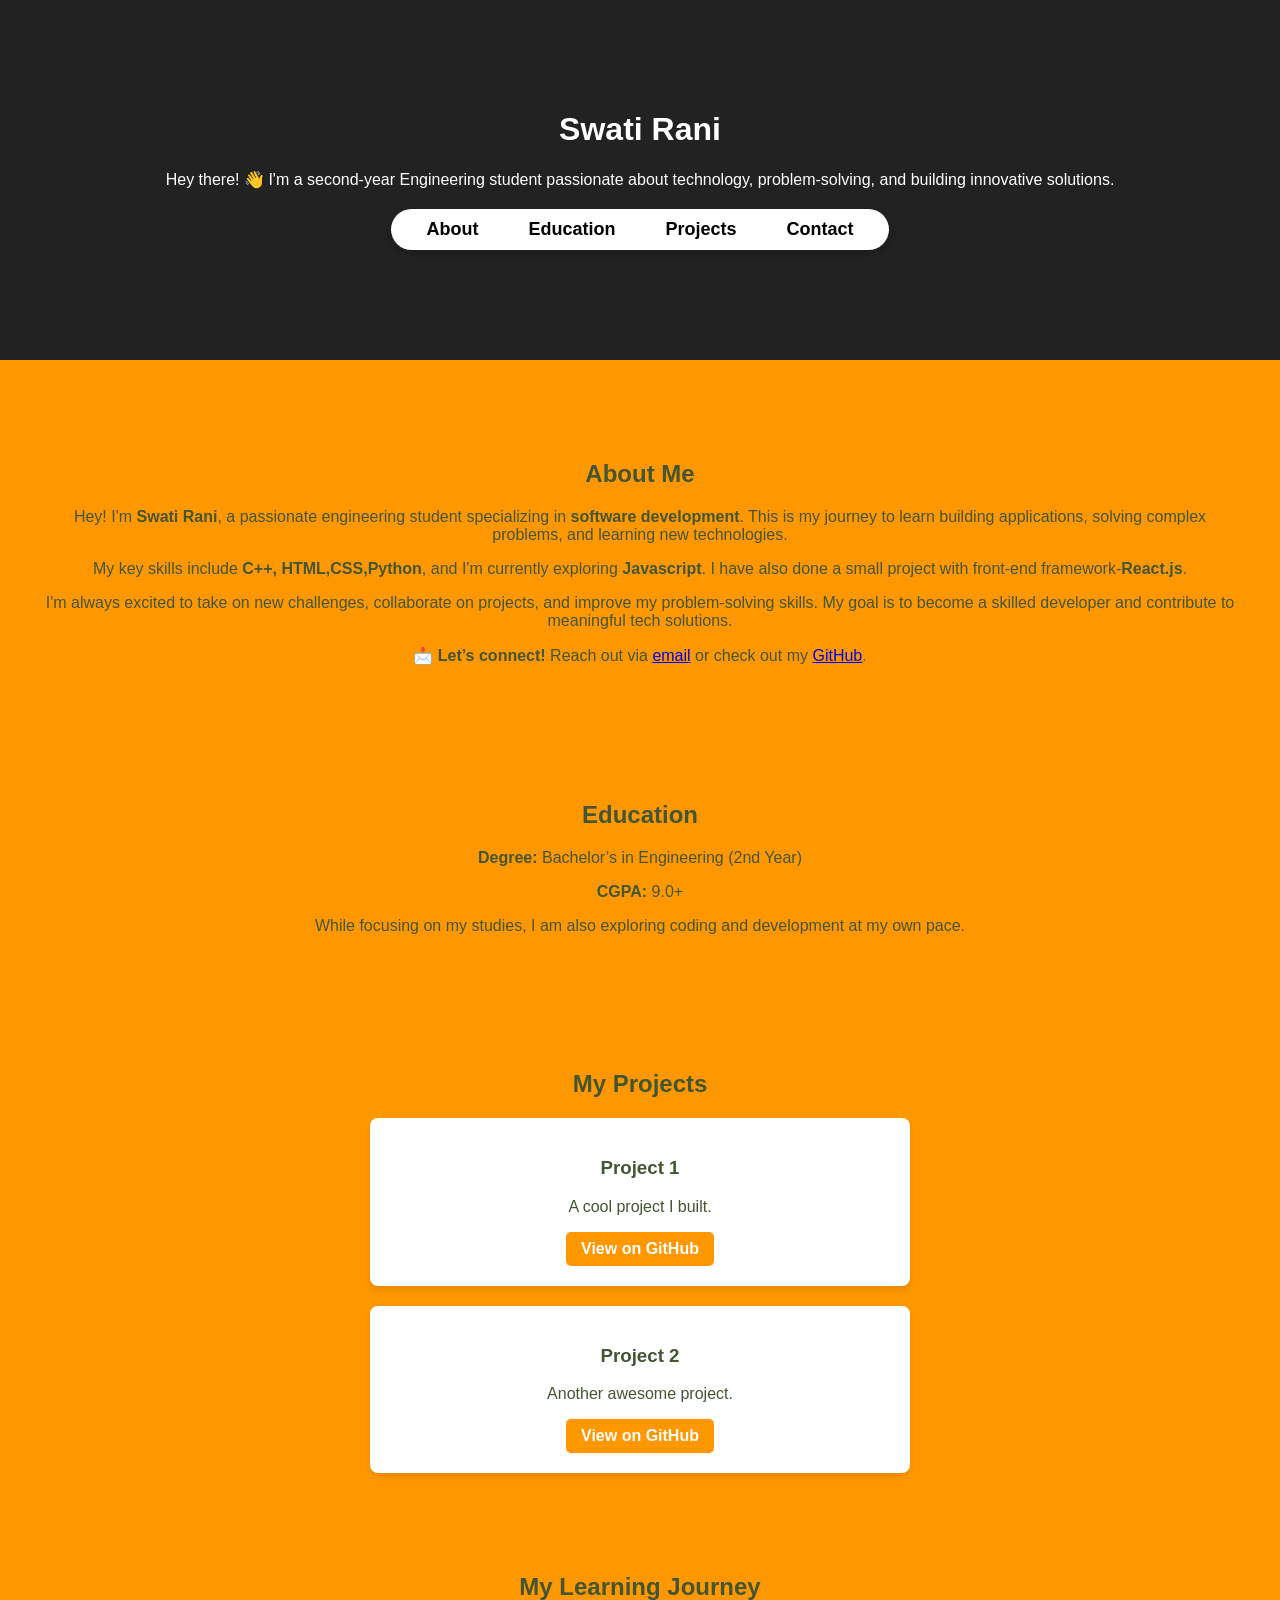
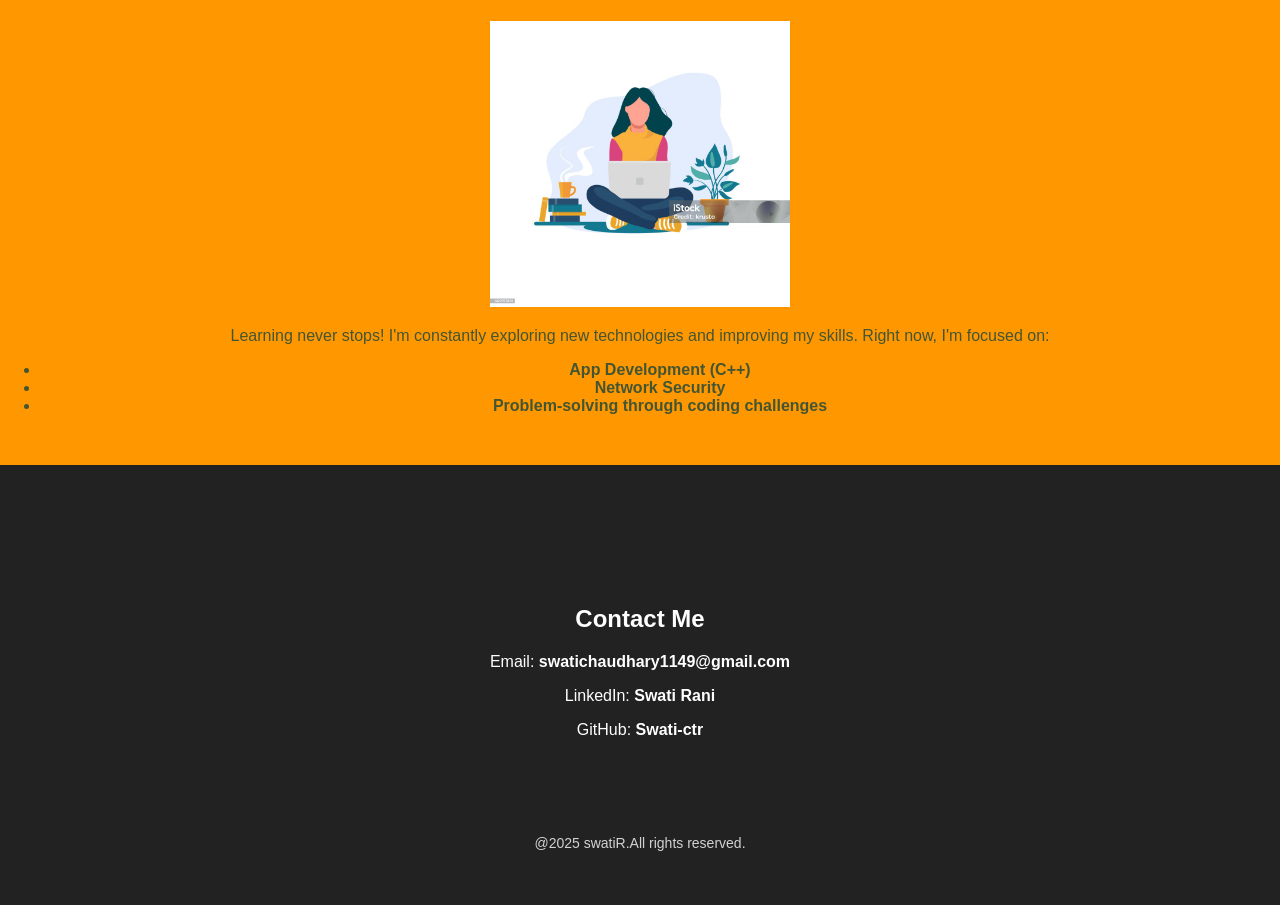
==== index.html @ 95bb4815 "Updated portfolio" ====
<!DOCTYPE html>
<html lang="en">
<head>
    <meta charset="UTF-8">
    <meta name="viewport" content="width=device-width, initial-scale=1.0">
    <title>My Portfolio</title>
    <link rel="stylesheet" href="style.css">
</head>
<body>

    <header>
        <h1>Swati Rani</h1>
        <p>Hey there! 👋 I'm a second-year Engineering student passionate about technology, problem-solving, and building innovative solutions.</p>
       
        <nav>
            <ul class="bubble-nav">
              <li><a href="#about">About</a></li>
              <li><a href="#education">Education</a></li>
              <li><a href="#projects">Projects</a></li>
              <li><a href="#contact">Contact</a></li>
             
            </ul>
          </nav>
          
    </header>

    <section id="about">
        <h2>About Me</h2>
        <p>Hey! I'm <strong>Swati Rani</strong>, a passionate engineering student specializing in <strong>software development</strong>. This is my journey to learn building applications, solving complex problems, and learning new technologies.</p>
    
        <p>My key skills include <strong>C++, HTML,CSS,Python</strong>, and I'm currently exploring <strong>Javascript</strong>. I  have also done a small project with front-end framework-<strong>React.js</strong>.</p>
    
        <p>I'm always excited to take on new challenges, collaborate on projects, and improve my problem-solving skills. My goal is to become a skilled developer and contribute to meaningful tech solutions.</p>
    
        <p>📩 <strong>Let’s connect!</strong> Reach out via <a href="mailto:your.email@example.com">email</a> or check out my <a href="https://github.com/yourusername">GitHub</a>.</p>
    </section>

    <section id="education">
        <h2>Education</h2>
        <p><strong>Degree:</strong> Bachelor’s in Engineering (2nd Year)</p>
        <p><strong>CGPA:</strong> 9.0+</p>
        <p>While focusing on my studies, I am also exploring coding and development at my own pace.</p>
      </section>
    <section id="projects">
        <h2>My Projects</h2>
      
        <div class="project">
          <h3>Project 1</h3>
          <p>A cool project I built.</p>
          <a href="https://github.com/Swati-ctr/Fancy-Counter" target="_blank" class="project-link">View on GitHub</a>
        </div>
      
        <div class="project">
          <h3>Project 2</h3>
          <p>Another awesome project.</p>
          <a href="https://github.com/Swati-ctr/to-do-proj" target="_blank" class="project-link">View on GitHub</a>
        </div>
      
      </section id="learning">
      <h2>My Learning Journey</h2>
      <img src="images/pic.jpg" alt="Girl Studying" class="decor-img">
      <p>Learning never stops! I'm constantly exploring new technologies and improving my skills. Right now, I'm focused on:</p>

      <ul class="learning-list">
        <li><strong>App Development  (C++)</strong></li>
        <li><strong> Network Security </strong></li>
        <li><strong> Problem-solving through coding challenges</strong></li>
      
      </ul>
    
      
      <footer>
        <section id="contact">
          <h2>Contact Me</h2>
          <p>Email: <a href="mailto:swatichaudhary1149@gmail.com">swatichaudhary1149@gmail.com</a></p>
          <p>LinkedIn: <a href="https://www.linkedin.com/in/swati-rani-a59915280/?trk=opento_sprofile_goalscard" target="_blank">Swati Rani</a></p>
          <p>GitHub: <a href="https://github.com/Swati-ctr" target="_blank">Swati-ctr</a></p>
        </section>
      
        
     

      <p class="copyright">@2025 swatiR.All rights reserved.</p>
    </footer>
    <script src="script.js"></script>
</body>
</html>
---- style.css ----
body {
  font-family: "Verdana", sans-serif;
  margin: 0;
  padding: 0;
  text-align: center;
  background-color: #ff9800;
  color: #453;
}

header {
  background-color: #222;
  color: white;
  padding: 90px;
}
.project-link {
  display: inline-block;
  text-decoration: none;
  background-color: #ff9800; /* Orange button */
  color: white;
  padding: 8px 15px;
  border-radius: 5px;
  font-weight: bold;
  transition: background 0.3s ease-in-out;
}

.decor-img {
  width: 100%;
  max-width: 300px;
  height: auto;
  order-radius: 10px;
  display: block;
  margin: 20px auto;
}

.project-link:hover {
  background-color: #e65100;
}

footer {
  background-color: #222;
  color: white;
  text-align: center;
  padding: 40px 20px;
  margin-top: 50px;
}

footer a {
  color: #fbbc05;
  text-decoration: none;
  font-weight: bold;
}

footer a:hover {
  color: rgb(255, 0, 0);
}

.copyright {
  margin-top: 20px;
  font-size: 14px;
  opacity: 0.8;
}

.bubble-nav {
  list-style: none;
  padding: 10px 20px;
  margin: 20px auto;
  display: flex;
  justify-content: center;
  gap: 20px;
  background-color: white;
  border-radius: 50px;
  box-shadow: 0px 4px 10px rgba(0, 0, 0, 0.2);
  width: fit-content;
}

.bubble-nav li {
  display: inline;
}

.bubble-nav li a {
  text-decoration: none;
  color: black;
  font-size: 18px;
  font-weight: bold;
  padding: 10px 15px;
  border-radius: 25px;
  transition: background 0.3s ease-in-out, color 0.3s;
}

.bubble-nav li a:hover {
  background: #ff9800;
  color: white;
}

nav ul li a {
  color: white;
  text-decoration: none;
  font-weight: bold;
  font-size: 18px;
  transition: color 0.3s ease-in-out;
}

nav ul li a:hover {
  color: #fbbc05;
}

/* 🌟 Sections */
section {
  margin: 60px 20px;
  padding: 20px;
}

.project {
  background: white;
  padding: 20px;
  margin: 20px auto;
  width: 80%;
  max-width: 500px;
  border-radius: 8px;
  box-shadow: 0px 4px 6px rgba(0, 0, 0, 0.1);
  transition: transform 0.3s ease-in-out, box-shadow 0.3s ease-in-out;
}

.project:hover {
  transform: scale(1.05);
  box-shadow: 0px 8px 12px rgba(0, 0, 0, 0.2);
}

#contact a {
  color: white;
  font-weight: bold;
  text-decoration: none;
  transition: color 0.3s ease-in-out;
}

#contact a:hover {
  color: rgb(109, 89, 89);
}

@media (max-width: 768px) {
  .project {
    width: 90%;
  }

  nav ul li {
    display: block;
    margin: 10px 0;
  }
}
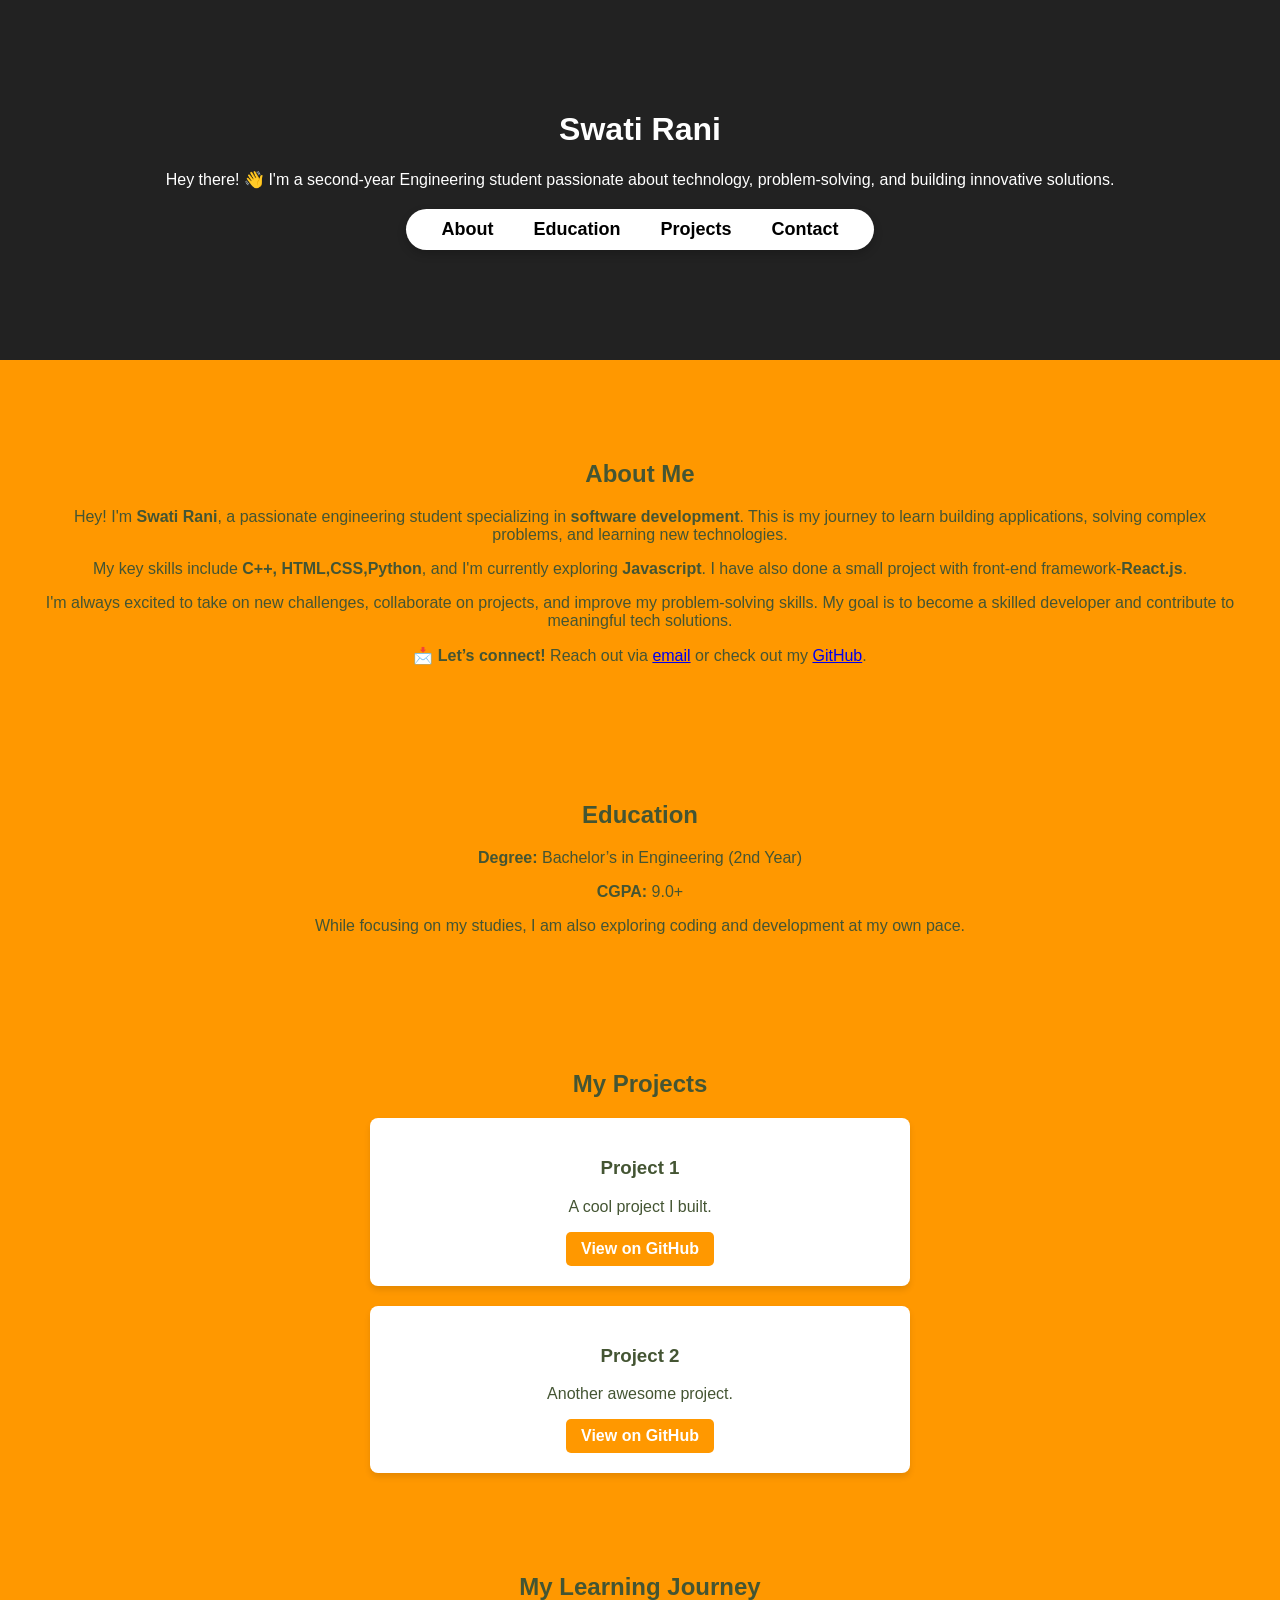
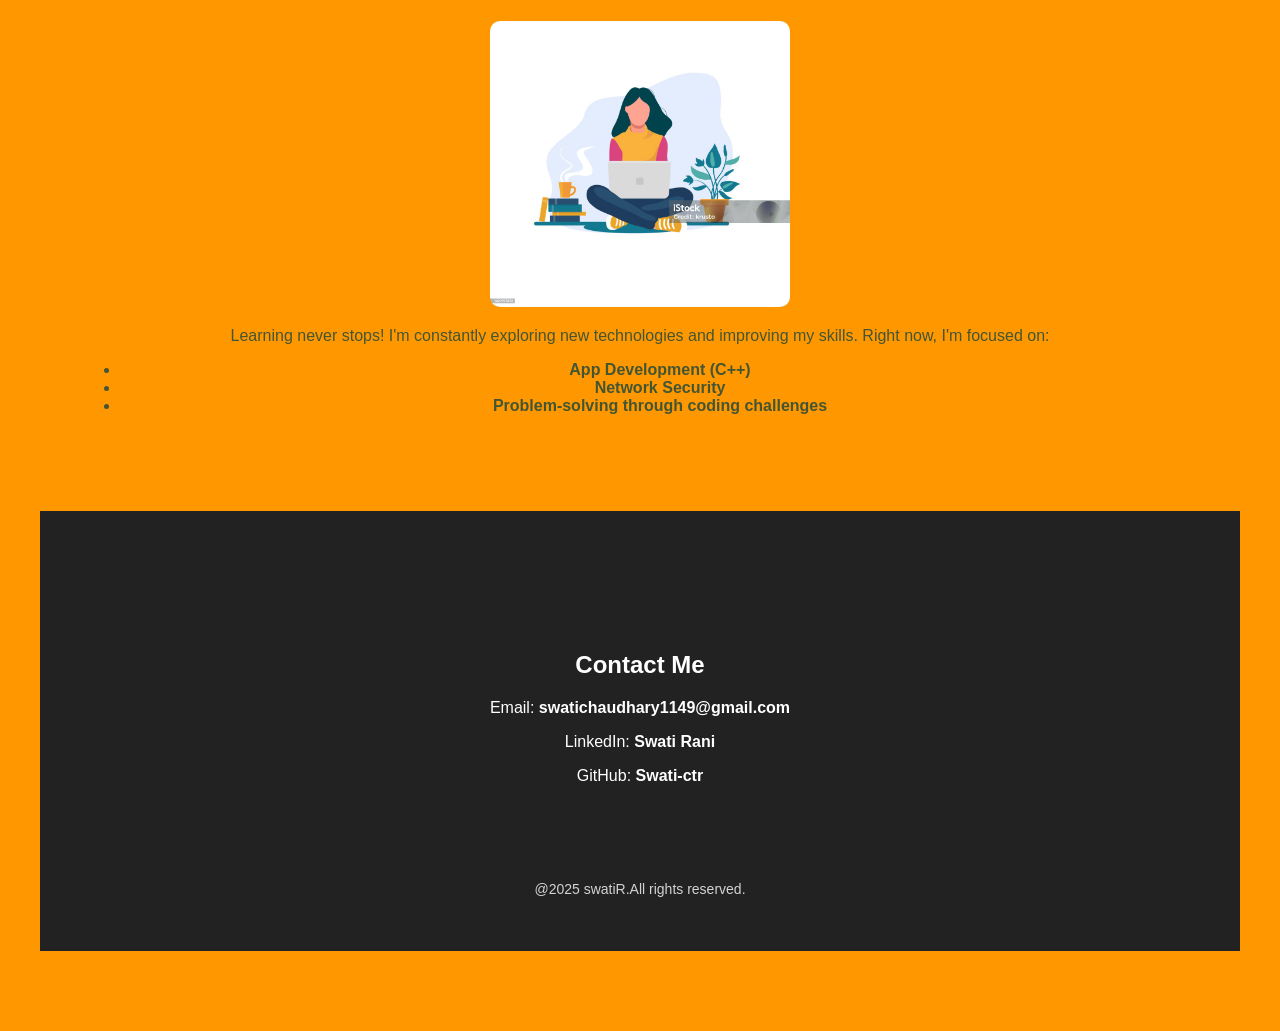
==== commit 7cd9f679: "Updated portfolio design" ====
--- a/index.html
+++ b/index.html
@@ -1,8 +1,10 @@
 <!DOCTYPE html>
 <html lang="en">
 <head>
+  <meta name="viewport" content="width=device-width, initial-scale=1.0">
+
     <meta charset="UTF-8">
-    <meta name="viewport" content="width=device-width, initial-scale=1.0">
+  
     <title>My Portfolio</title>
     <link rel="stylesheet" href="style.css">
 </head>
@@ -56,7 +58,7 @@
           <a href="https://github.com/Swati-ctr/to-do-proj" target="_blank" class="project-link">View on GitHub</a>
         </div>
       
-      </section id="learning">
+      <section id="learning">
       <h2>My Learning Journey</h2>
       <img src="images/pic.jpg" alt="Girl Studying" class="decor-img">
       <p>Learning never stops! I'm constantly exploring new technologies and improving my skills. Right now, I'm focused on:</p>
@@ -67,7 +69,7 @@
         <li><strong> Problem-solving through coding challenges</strong></li>
       
       </ul>
-    
+    </section>
       
       <footer>
         <section id="contact">
--- a/style.css
+++ b/style.css
@@ -12,10 +12,11 @@
   color: white;
   padding: 90px;
 }
+
 .project-link {
   display: inline-block;
   text-decoration: none;
-  background-color: #ff9800; /* Orange button */
+  background-color: #ff9800;
   color: white;
   padding: 8px 15px;
   border-radius: 5px;
@@ -23,17 +24,17 @@
   transition: background 0.3s ease-in-out;
 }
 
+.project-link:hover {
+  background-color: #e65100;
+}
+
 .decor-img {
   width: 100%;
   max-width: 300px;
   height: auto;
-  order-radius: 10px;
+  border-radius: 10px;
   display: block;
   margin: 20px auto;
-}
-
-.project-link:hover {
-  background-color: #e65100;
 }
 
 footer {
@@ -65,8 +66,9 @@
   padding: 10px 20px;
   margin: 20px auto;
   display: flex;
+  flex-wrap: wrap;
   justify-content: center;
-  gap: 20px;
+  gap: 10px;
   background-color: white;
   border-radius: 50px;
   box-shadow: 0px 4px 10px rgba(0, 0, 0, 0.2);
@@ -104,18 +106,26 @@
   color: #fbbc05;
 }
 
-/* 🌟 Sections */
 section {
   margin: 60px 20px;
   padding: 20px;
+}
+
+.container {
+  display: flex;
+  flex-direction: column;
+  align-items: center;
+  max-width: 90%;
+  margin: 0 auto;
 }
 
 .project {
   background: white;
   padding: 20px;
   margin: 20px auto;
-  width: 80%;
+  width: 90%;
   max-width: 500px;
+  text-align: center;
   border-radius: 8px;
   box-shadow: 0px 4px 6px rgba(0, 0, 0, 0.1);
   transition: transform 0.3s ease-in-out, box-shadow 0.3s ease-in-out;
@@ -137,13 +147,50 @@
   color: rgb(109, 89, 89);
 }
 
+img {
+  width: 100%;
+  max-width: 400px;
+  height: auto;
+}
+
 @media (max-width: 768px) {
-  .project {
-    width: 90%;
+  .bubble-nav {
+    flex-direction: column;
+    text-align: center;
+    padding: 10px;
+  }
+
+  .bubble-nav li {
+    width: 100%;
+    text-align: center;
   }
 
   nav ul li {
     display: block;
     margin: 10px 0;
   }
+
+  .project {
+    width: 95%;
+  }
+
+  .container {
+    flex-direction: column;
+    padding: 10px;
+  }
+
+  .hero-section {
+    text-align: center;
+  }
+
+  .hero-section img {
+    max-width: 100%;
+    height: auto;
+  }
+
+  .nav-links {
+    display: flex;
+    flex-direction: column;
+    text-align: center;
+  }
 }
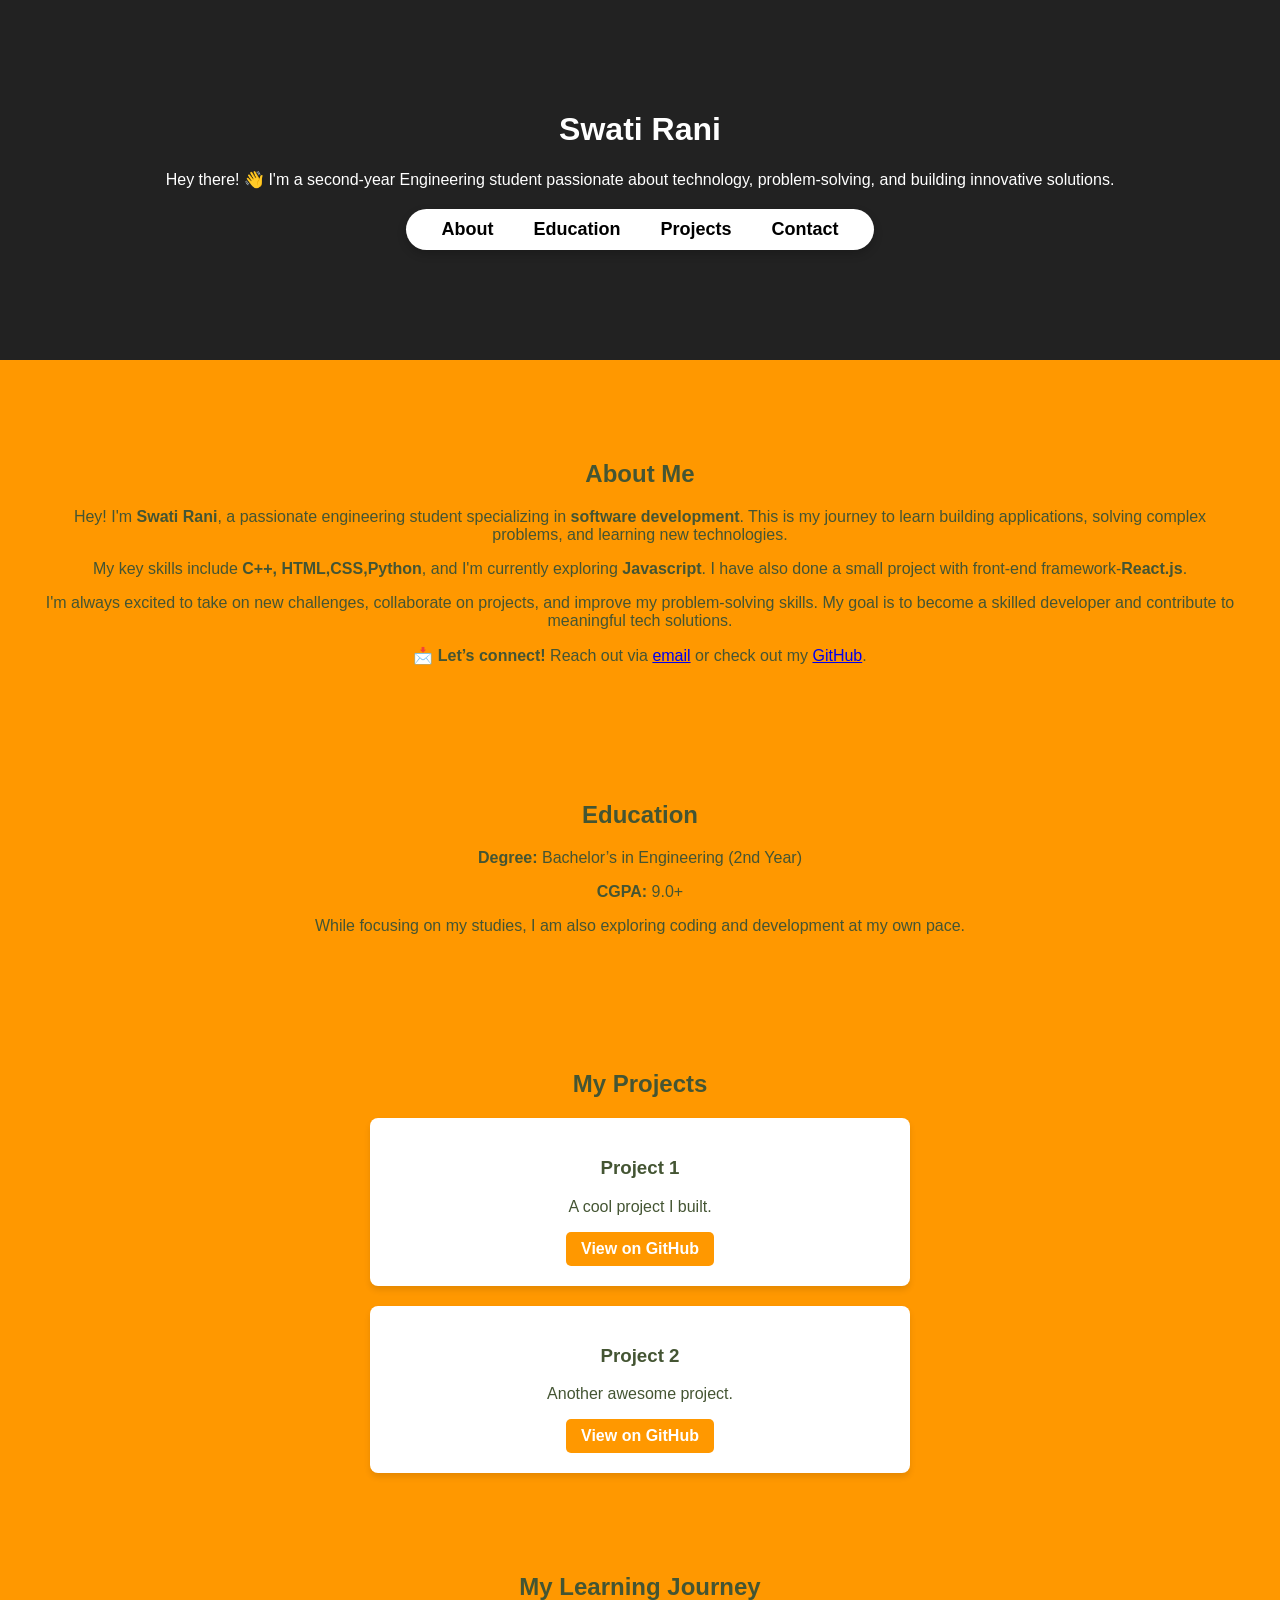
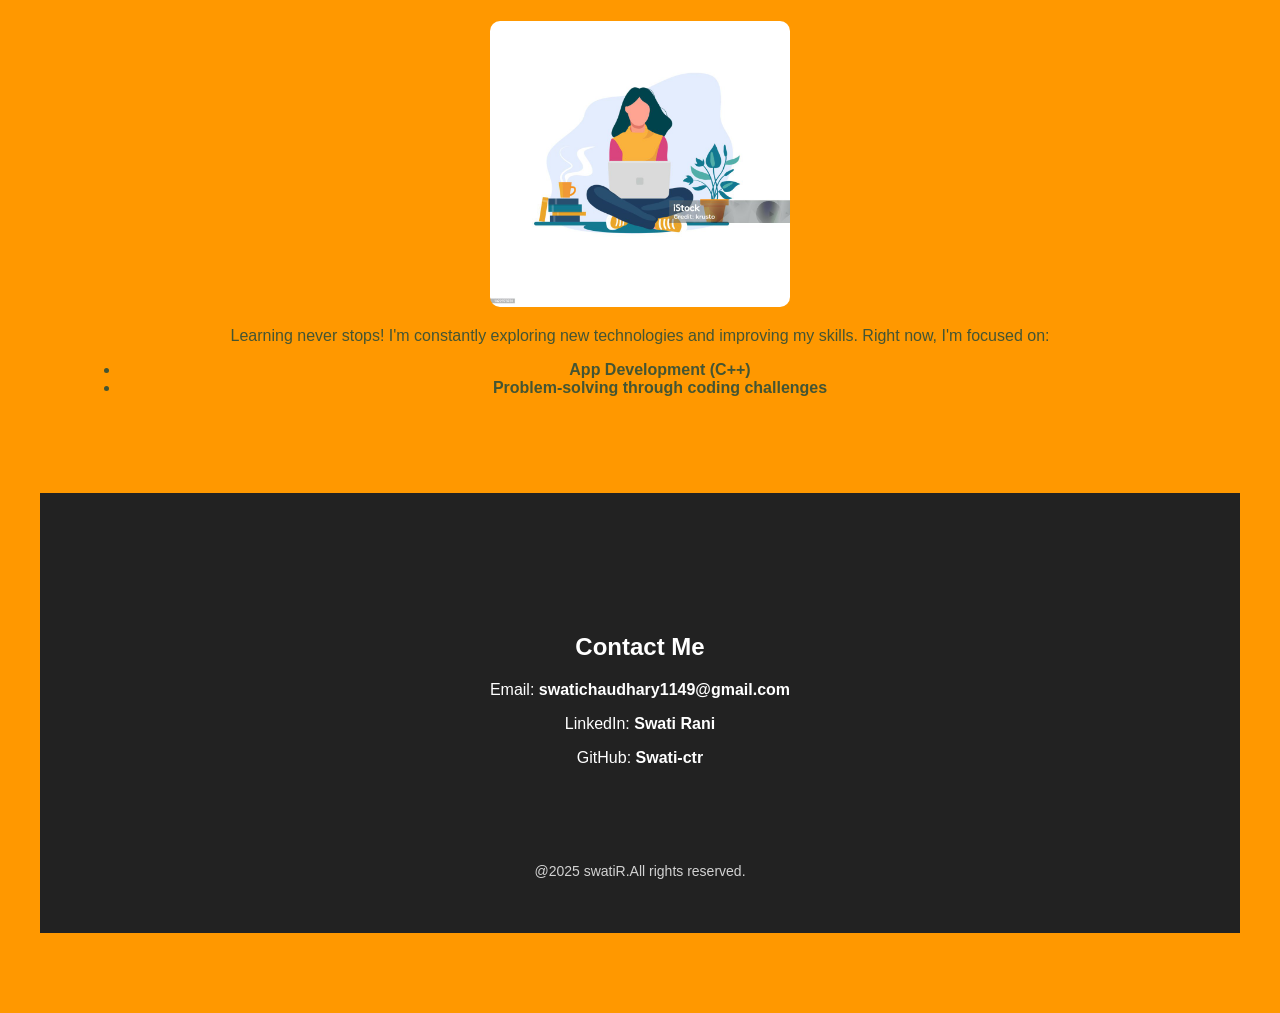
==== commit 097a146a: "updated" ====
--- a/index.html
+++ b/index.html
@@ -65,7 +65,7 @@
 
       <ul class="learning-list">
         <li><strong>App Development  (C++)</strong></li>
-        <li><strong> Network Security </strong></li>
+       
         <li><strong> Problem-solving through coding challenges</strong></li>
       
       </ul>
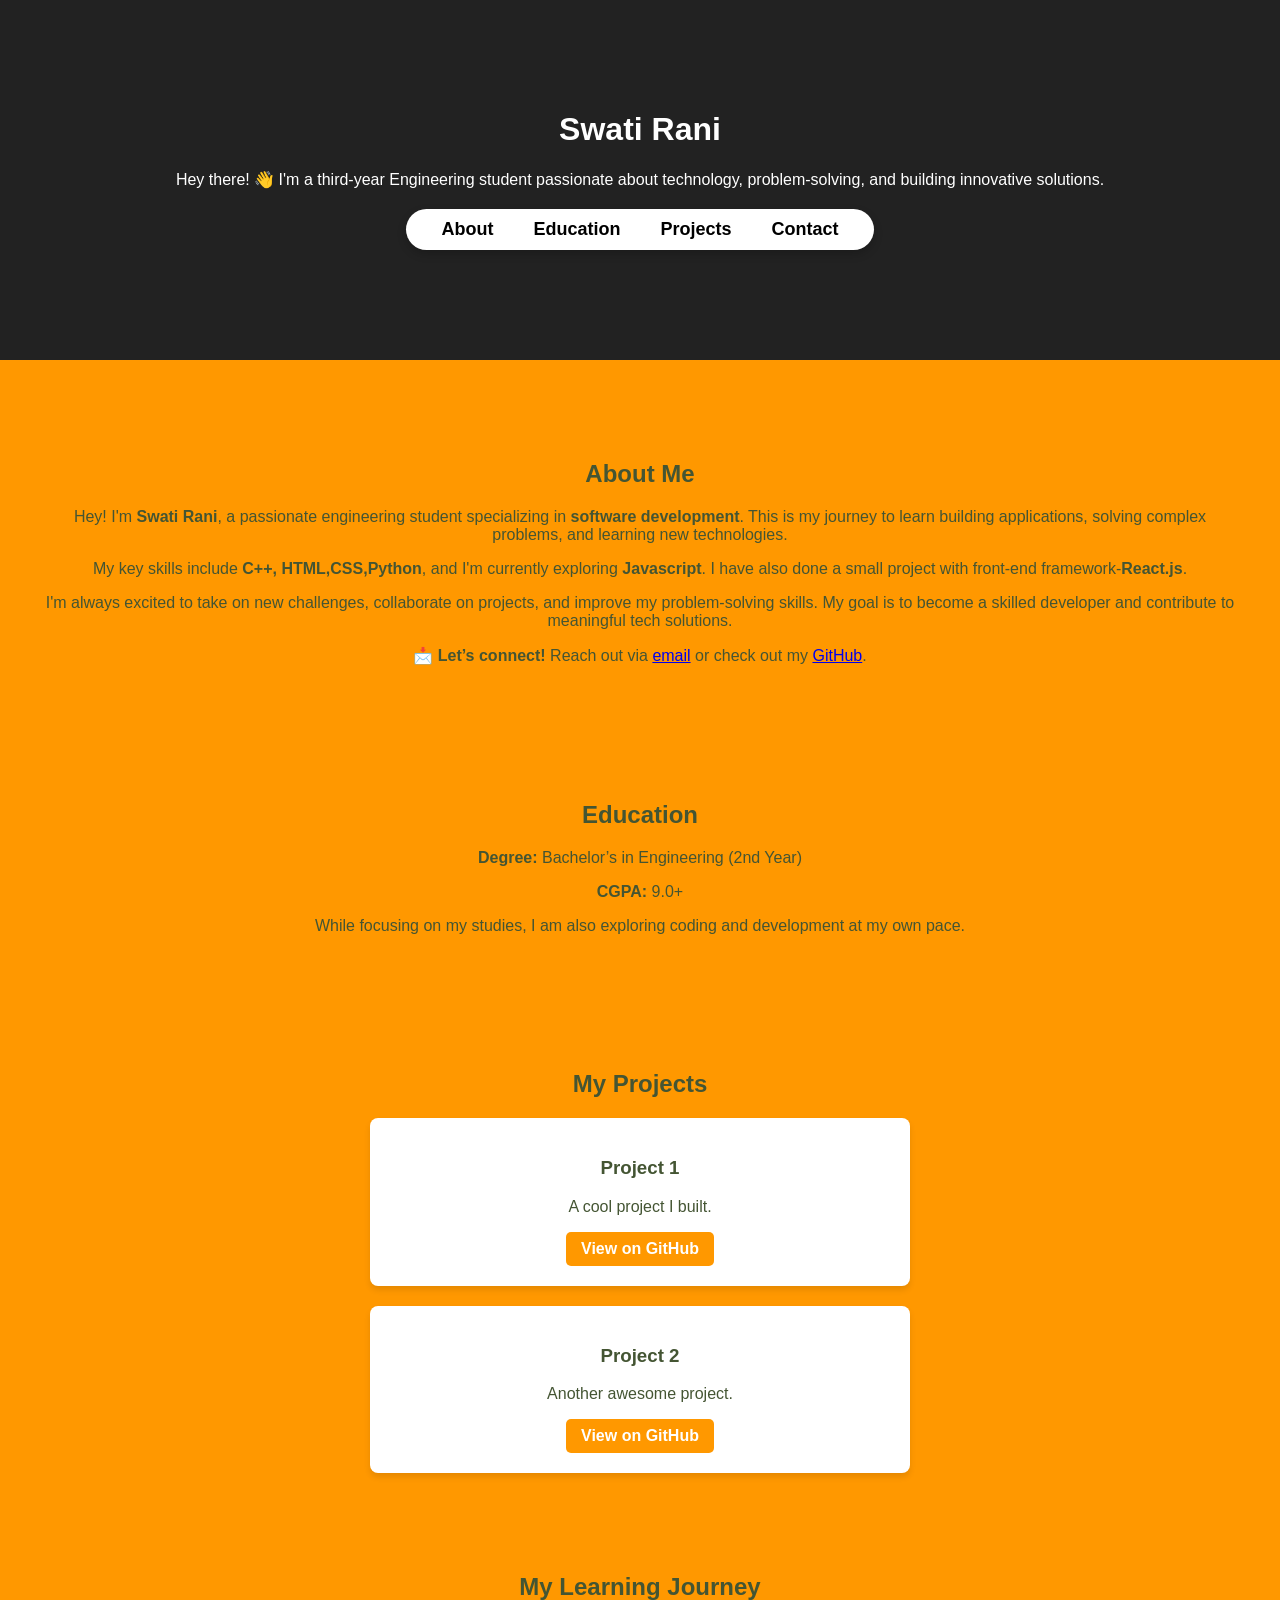
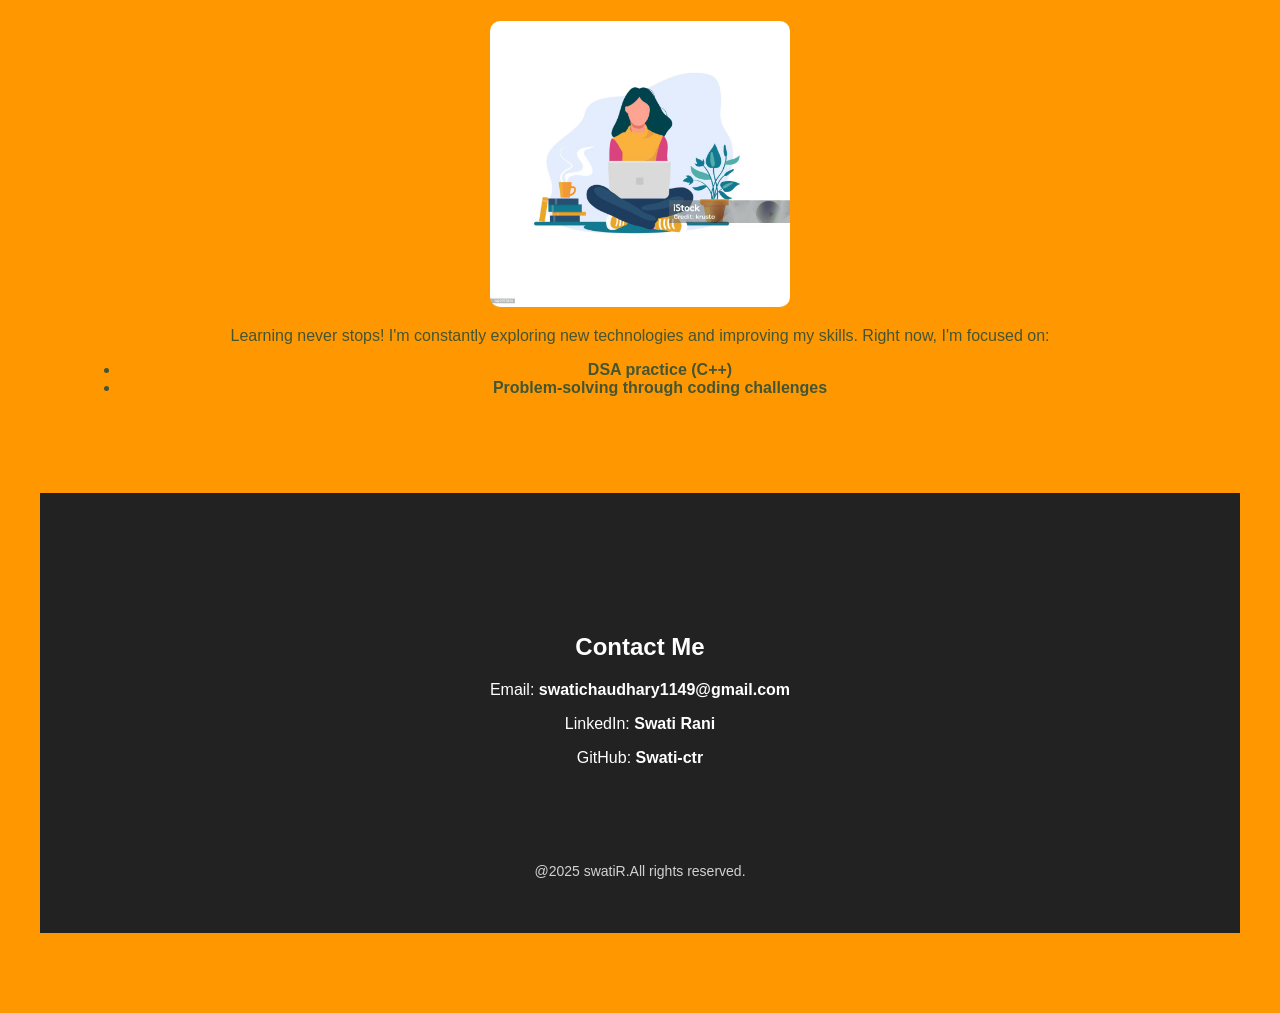
==== commit 71d5acd4: "Update index.html" ====
--- a/index.html
+++ b/index.html
@@ -12,7 +12,7 @@
 
     <header>
         <h1>Swati Rani</h1>
-        <p>Hey there! 👋 I'm a second-year Engineering student passionate about technology, problem-solving, and building innovative solutions.</p>
+        <p>Hey there! 👋 I'm a third-year Engineering student passionate about technology, problem-solving, and building innovative solutions.</p>
        
         <nav>
             <ul class="bubble-nav">
@@ -64,7 +64,7 @@
       <p>Learning never stops! I'm constantly exploring new technologies and improving my skills. Right now, I'm focused on:</p>
 
       <ul class="learning-list">
-        <li><strong>App Development  (C++)</strong></li>
+        <li><strong>DSA practice (C++)</strong></li>
        
         <li><strong> Problem-solving through coding challenges</strong></li>
       
